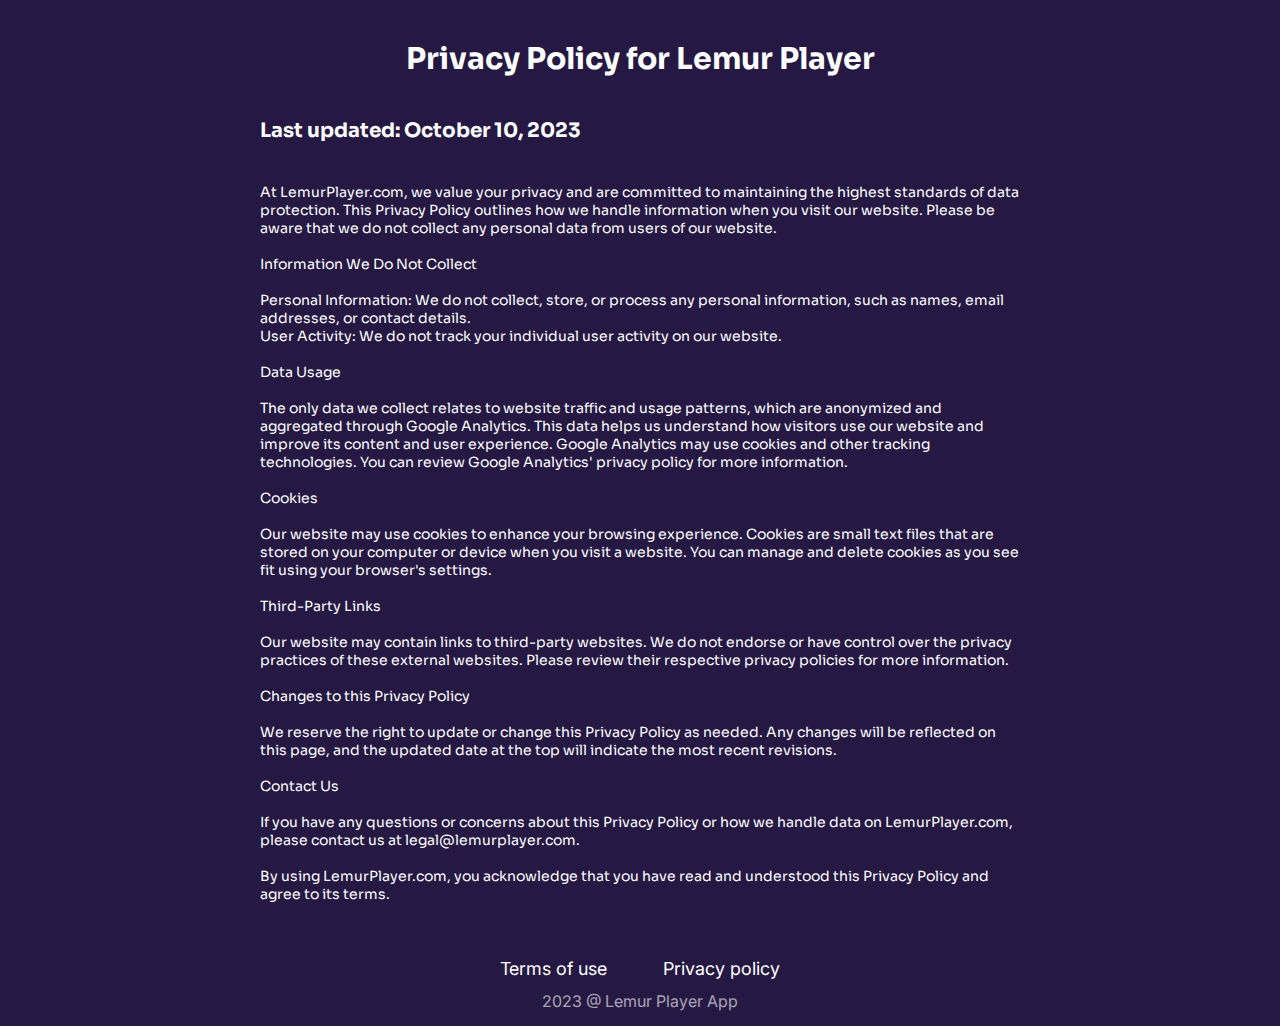
==== privacyPolicy.html @ f1559fc3 "ssssaassas" ====
<!DOCTYPE html>
<html lang="en">

<head>
    <meta charset="UTF-8">
    <meta name="viewport" content="width=device-width, initial-scale=1.0">
    <title>Document</title>
    <link rel="stylesheet" href="style.css">
    <link rel="preconnect" href="https://fonts.googleapis.com">
    <link rel="preconnect" href="https://fonts.gstatic.com" crossorigin>
    <link href="https://fonts.googleapis.com/css2?family=Inter:wght@400;500&family=Sora:wght@600;700&display=swap"
        rel="stylesheet">
</head>

<body>



    <section class="termofUse">
        <div class="container">

            <h1>Privacy Policy for Lemur Player</h1>
            <h3>Last updated: October 10, 2023</h3>

            <p>

                At LemurPlayer.com, we value your privacy and are committed to maintaining the highest standards of data
                protection. This Privacy Policy outlines how we handle information when you visit our website. Please be
                aware that we do not collect any personal data from users of our website.

             <br><br>   Information We Do Not Collect

             <br><br>  Personal Information: We do not collect, store, or process any personal information, such as names,
                email addresses, or contact details.
                <br>
                User Activity: We do not track your individual user activity on our website.

                <br><br>   Data Usage

                <br>    <br>      The only data we collect relates to website traffic and usage patterns, which are anonymized and
                aggregated through Google Analytics. This data helps us understand how visitors use our website and
                improve its content and user experience. Google Analytics may use cookies and other tracking
                technologies. You can review Google Analytics' privacy policy for more information.

                <br><br>      Cookies

                <br>    <br>    Our website may use cookies to enhance your browsing experience. Cookies are small text files that are
                stored on your computer or device when you visit a website. You can manage and delete cookies as you see
                fit using your browser's settings.

                <br><br>      Third-Party Links

                <br>       <br>  Our website may contain links to third-party websites. We do not endorse or have control over the
                privacy practices of these external websites. Please review their respective privacy policies for more
                information.

                <br><br>    Changes to this Privacy Policy

                <br>    <br> We reserve the right to update or change this Privacy Policy as needed. Any changes will be reflected on
                this page, and the updated date at the top will indicate the most recent revisions.

                <br><br>      Contact Us

                <br>    <br>  If you have any questions or concerns about this Privacy Policy or how we handle data on
                LemurPlayer.com, please contact us at legal@lemurplayer.com.
                <br>   <br>
                By using LemurPlayer.com, you acknowledge that you have read and understood this Privacy Policy and
                agree to its terms.
            </p>
        </div>
    </section>
    <div class="underfooter">
        <div class="container">
            <div class="underfooter__main">

                <p>2023 @ Lemur Player App</p>
                <div>
                    <a href="termofuse.html">Terms of use</a>
                    <a href="privacyPolicy.html">Privacy policy</a>
                </div>
            </div>
        </div>
    </div>
</body>

</html>
---- style.css ----
* {
    margin: 0;
    padding: 0;
    box-sizing: border-box;
    text-decoration: none;
    font-family: 'Sora', sans-serif;
}

.container {
    max-width: 1330px;
    margin: auto;
}

header {
    padding: 162px 0;
    position: relative;
    background: url(./photos/background.png);
    background-repeat: no-repeat;
    background-size: 100%;
}

.header__block {
    display: flex;
    position: relative;
    align-items: flex-start;
    justify-content: space-between;
}

.header_text1 {
    font-size: 40px;
    color: white;
    text-transform: uppercase;
    margin-top: 50px;
    margin-bottom: 24px;
    padding: 15px;
    width: 409px;
    background: linear-gradient(90deg, #4C49ED 1.72%, #A439C1 98.45%);
}

.header__big_text {
    margin-bottom: 44px;
    width: 742px;
    color: white;
    text-transform: capitalize;
    font-size: 88px;
}

.header__big_text span {
    color: #F09;
}

.header__smalltext {
    font-family: 'Inter', sans-serif;
    font-size: 24px;
    font-weight: 500;
    color: white;
    margin-bottom: 24px;
}

.header__download {
    display: flex;
    gap: 30px;
}

.header__blur {
    width: 549px;
    border-radius: 549px;
    background: #A981FF;
    filter: blur(111px);
    /* position: relative; */
    height: 549px;
}

.header__img {
    top: 0;
    right: 90px;
    position: absolute;
}

.empty__div {
    height: 373px;
    background: linear-gradient(180deg, #4F3969 0%, #251843 100%);
    filter: blur(55.5px);
    transform: translateY(0);
    position: absolute;
    bottom: -221px;
    left: 0;
    width: 100%;
}

#section1 {
    background: #251843;
    position: relative;
    padding-top: 200px;
}

.section__block {
    display: flex;
    align-items: center;
    margin-bottom: 150px;
    justify-content: space-between;
}

.section__text {
    width: 492px;
    font-size: 64px;
    text-transform: capitalize;
    color: white;
}

.section__text span {
    color: #F09;
}

.blur1 {
    width: 906px;
    position: absolute;
    z-index: 0;
    border: 1px solid red;
    left: -150px;
    top: 300px;
    height: 907px;
    border-radius: 907px;
    background: rgba(219, 0, 255, 0.20);
    filter: blur(200px);
}

.lemur1 {
    position: absolute;
    right: 0;
    top: 560px;
}

.section__block1 {

    width: 1319px;
}

.section__block__img {
    position: relative;
    width: 648px;
    height: 591px;
}

.section__block__img img {
    z-index: 3;
    left: 0;
    top: 0;
    position: absolute;
}

.section__block2 {
    position: relative;
    max-width: 1276px;
}

.lemur2 {
    position: absolute;
    left: -150px;
    top: -215px;
    z-index: 11;
}

.blur2 {
    width: 906px;
    height: 907px;
    border-radius: 907px;
    background: rgba(143, 0, 255, 0.20);
    filter: blur(200px);
    position: absolute;
    right: -540px;
}

section {
    overflow: hidden;
}

.section__block3 {
    position: relative;
}

.section__block3 .blur1 {
    top: 275px;
    left: -500px;
}

.section__block4 {
    max-width: 1276px;
}

.section__block5 {
    position: relative;
}

.section__block5 .blur2 {
    top: -600px;
}

.footer__main {
    padding: 135px 0 120px;
    justify-content: space-between;
    align-items: flex-start;
    display: flex;
}

footer {
    background: #8C30F5;
}

.footer__main h3 {
    color: white;
    margin-bottom: 72px;
    font-size: 64px;
    width: 490px;
}

.footer__main p {
    font-size: 24px;
    font-family: 'Inter', sans-serif;
    color: white;
    margin-bottom: 24px;
}

.blur3 {
    width: 799px;
    height: 799px;
    border-radius: 799px;
    background: rgba(241, 1, 148, 0.30);
    filter: blur(111px);
    transform: translate(100px, -400px);
}

footer {
    overflow: hidden;
    height: 615px;
}

.footer__main {
    position: relative;
}

.footer__img {
    position: absolute;
    right: 0;
    display: flex;
    align-items: flex-start;
    z-index: 10;
    top: 0;
}

.footer__img2 {
    align-self: flex-end;
    margin-top: 120px;
}

.underfooter {
    background: #251843;
    padding: 40px 0;
}

.underfooter__main {
    display: flex;
    justify-content: space-between;
}

.underfooter__main p {
    color: white;
    opacity: .6;
    font-family: 'Inter', sans-serif;
    font-size: 24px;
}

.underfooter__main div {
    gap: 56px;
    display: flex;
}

.underfooter__main div a {
    color: white;
    font-family: 'Inter', sans-serif;
    font-size: 24px;
}

.termofUse{
    padding: 40px 0;
    background: #251843;
}

.termofUse h1{
    color: white;
    font-size: 60px;
}

.termofUse h3{
    color: white;
    font-size: 30px;
    margin: 40px 0;
}
.termofUse p{
    color: white;
}
@media screen and (max-width:1330px) {
    .container {
        max-width: 760px;
    }
    .termofUse h1{
        text-align: center;
        font-size: 30px;
    }
    .termofUse h3{
        font-size: 20px;
    }
    .termofUse p{
        font-size: 14px;
    }
    header {
        padding: 32px 0;
    }

    .header__block {
        align-items: center;
        flex-direction: column;
        gap: 20px;
    }

    .header__img {
        position: static;
    }

    .header__blur {
        display: none;
    }

    .header_text1 {
        width: 340px;
        font-size: 30px;
    }

    .header__big_text {
        width: 350px;
        font-size: 40px;
    }

    .header__download img {
        width: 150px;
    }

    .header__img {
        width: 270px;
    }

    .header_text1 {
        margin: auto;
        margin-bottom: 20px;
        margin-top: 0;
    }

    .empty__div {
        z-index: 1;
        height: 215px;
        bottom: -138px;
    }

    .header__text {
        text-align: center;
    }

    .header__download {
        justify-content: center;
        gap: 20px;
    }

    .section__block {
        flex-direction: column;
        margin-bottom: 40px;
        gap: 40px;
    }

    .section__block img {
        width: 300px;
    }

    .section__text {
        font-size: 23px;
        width: auto;
        text-align: center;
    }

    .lemur1 img {
        width: 110px;
    }
    .blur2{
        display: none;
    }
    .lemur1 {
        top: 494px;
    }
    .section__block5 .blur2 {
        display: none;
    }
    .section__block1 {
        width: auto;
        gap: 95px;
    }

    .section__block__img {
        width: 300px;
        height: 273px;
    }

    .section__block2 {
        flex-direction: column-reverse;
        align-items: center;
    }

    .section__block2 img {
        width: 374px;
    }

    .lemur2 {
        top: 45px;
        left: 0;
    }

    .lemur2 img {
        width: 100px;
    }

    .section__block2 {
        gap: 70px;
    }

    .section__block4 {
        flex-direction: column-reverse;
    }

    .footer__img {
        position: static;
    }

    .footer__main {
        flex-direction: column;
        padding: 30px 0;
        align-items: center;
    }

    .footer__main h3 {
        font-size: 25px;
        width: auto;
        text-align: center;
        margin-bottom: 25px;
    }
    .blur3{
        width: 100%;
    }
    body{
        overflow-x: hidden;
    }
    .lemur1 {
        right: 5px;
    }
    .footer__main p{
        font-size: 18px;
        text-align: center;
    }
    .header__smalltext{
        font-size: 18px;
    }
    .footer__img img{
        width: 160px;
    }
    .footer__img2{
        margin-top: 183px;
    }
    .header_text1{
        width: 320px;
    }
    .section__block{
        overflow: hidden;
    }
    .underfooter__main{
        flex-direction: column-reverse;
        
    }
    .underfooter__main p{
        font-size: 16px;
        text-align: center;
    }
    .underfooter__main div a{
        font-size: 18px;
    }
    .underfooter__main div {
        justify-content: center;
        margin-bottom: 12px;
    }
    #section1{
        padding-top: 70px;
    }
    .underfooter{
        padding: 15px 0;
    }
    .blur3{
        transform: translate(0px,-300px);
    }
    footer{
        height: 432px;
    }
    .footer__img2 {
        margin-top: 0px;
    }
    .footer__img1{
        display: none;
    }
    header{
        background-size: auto;
    }
}

@media screen and (max-width:380px) {
    .footer__img2 {
        margin-top: 0;
    }
}
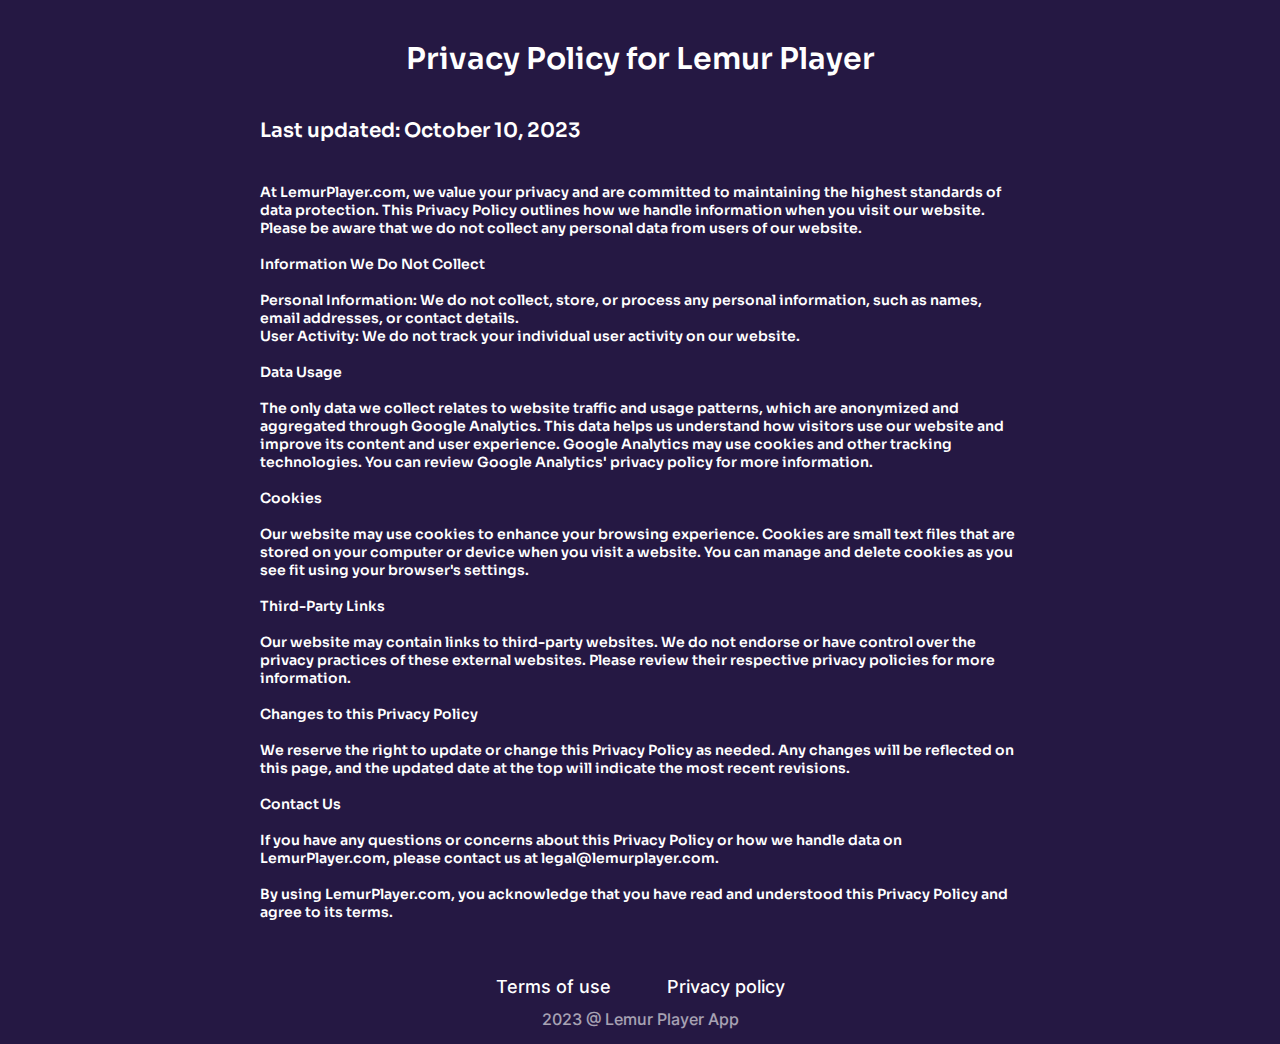
==== commit 26d30939: "fonts" ====
--- a/privacyPolicy.html
+++ b/privacyPolicy.html
@@ -4,12 +4,10 @@
 <head>
     <meta charset="UTF-8">
     <meta name="viewport" content="width=device-width, initial-scale=1.0">
-    <title>Document</title>
+    <title>Lemur Player App</title>
+    <link rel="shortcut icon" href="./photos/favicon.png" type="image/x-icon">
     <link rel="stylesheet" href="style.css">
-    <link rel="preconnect" href="https://fonts.googleapis.com">
-    <link rel="preconnect" href="https://fonts.gstatic.com" crossorigin>
-    <link href="https://fonts.googleapis.com/css2?family=Inter:wght@400;500&family=Sora:wght@600;700&display=swap"
-        rel="stylesheet">
+
 </head>
 
 <body>
@@ -75,8 +73,8 @@
 
                 <p>2023 @ Lemur Player App</p>
                 <div>
-                    <a href="termofuse.html">Terms of use</a>
-                    <a href="privacyPolicy.html">Privacy policy</a>
+                    <a  target="_blank" href="termofuse.html">Terms of use</a>
+                    <a  target="_blank" href="privacyPolicy.html">Privacy policy</a>
                 </div>
             </div>
         </div>
--- a/style.css
+++ b/style.css
@@ -1,9 +1,18 @@
+@font-face {
+    font-family: Sora;
+    src: url(./fonts/static/Sora-SemiBold.woff2);
+}
+
+@font-face {
+    font-family: Inter;
+    src: url(./fonts/static/Inter-Medium.woff2);
+}
 * {
     margin: 0;
     padding: 0;
     box-sizing: border-box;
     text-decoration: none;
-    font-family: 'Sora', sans-serif;
+    font-family: Sora;
 }
 
 .container {
@@ -14,9 +23,9 @@
 header {
     padding: 162px 0;
     position: relative;
-    background: url(./photos/background.png);
+    background: url(./photos/background.webp);
     background-repeat: no-repeat;
-    background-size: 100%;
+    background-size: 100% 100%;
 }
 
 .header__block {
@@ -25,7 +34,30 @@
     align-items: flex-start;
     justify-content: space-between;
 }
-
+.sticky__cookie{
+    width: 100%;
+    padding: 15px 0;
+    position: sticky;
+    bottom: 0;
+    left: 0;
+    color: white;
+    display: flex;
+    z-index: 10000;
+    justify-content: space-around;
+    background: linear-gradient(90deg, #4C49ED 1.72%, #A439C1 98.45%);
+}
+.sticky__cookie div{
+    width: 80%;
+    text-align: center;
+}
+.sticky__cookie button{
+    outline: none;
+    border: none;
+    background: #251843;
+    color: white;
+    width: 200px;
+    cursor: pointer;
+}
 .header_text1 {
     font-size: 40px;
     color: white;
@@ -50,7 +82,7 @@
 }
 
 .header__smalltext {
-    font-family: 'Inter', sans-serif;
+    font-family: Inter;
     font-size: 24px;
     font-weight: 500;
     color: white;
@@ -107,7 +139,9 @@
     text-transform: capitalize;
     color: white;
 }
-
+.displayNone{
+    display: none !important;
+}
 .section__text span {
     color: #F09;
 }
@@ -216,7 +250,7 @@
 
 .footer__main p {
     font-size: 24px;
-    font-family: 'Inter', sans-serif;
+    font-family: Inter;
     color: white;
     margin-bottom: 24px;
 }
@@ -266,7 +300,7 @@
 .underfooter__main p {
     color: white;
     opacity: .6;
-    font-family: 'Inter', sans-serif;
+    font-family: Inter;
     font-size: 24px;
 }
 
@@ -277,7 +311,7 @@
 
 .underfooter__main div a {
     color: white;
-    font-family: 'Inter', sans-serif;
+    font-family: Inter;
     font-size: 24px;
 }
 
@@ -297,6 +331,9 @@
     margin: 40px 0;
 }
 .termofUse p{
+    color: white;
+}
+.sticky__cookie a{
     color: white;
 }
 @media screen and (max-width:1330px) {
@@ -364,7 +401,17 @@
     .header__text {
         text-align: center;
     }
-
+    .sticky__cookie{
+        flex-direction: column;
+        align-items: center;
+        gap: 15px;
+    }
+    .sticky__cookie button{
+        padding: 10px 0;
+    }
+    .sticky__cookie  div{
+        font-size: 14px;
+    }
     .header__download {
         justify-content: center;
         gap: 20px;
@@ -456,9 +503,7 @@
     body{
         overflow-x: hidden;
     }
-    .lemur1 {
-        right: 5px;
-    }
+    
     .footer__main p{
         font-size: 18px;
         text-align: center;
